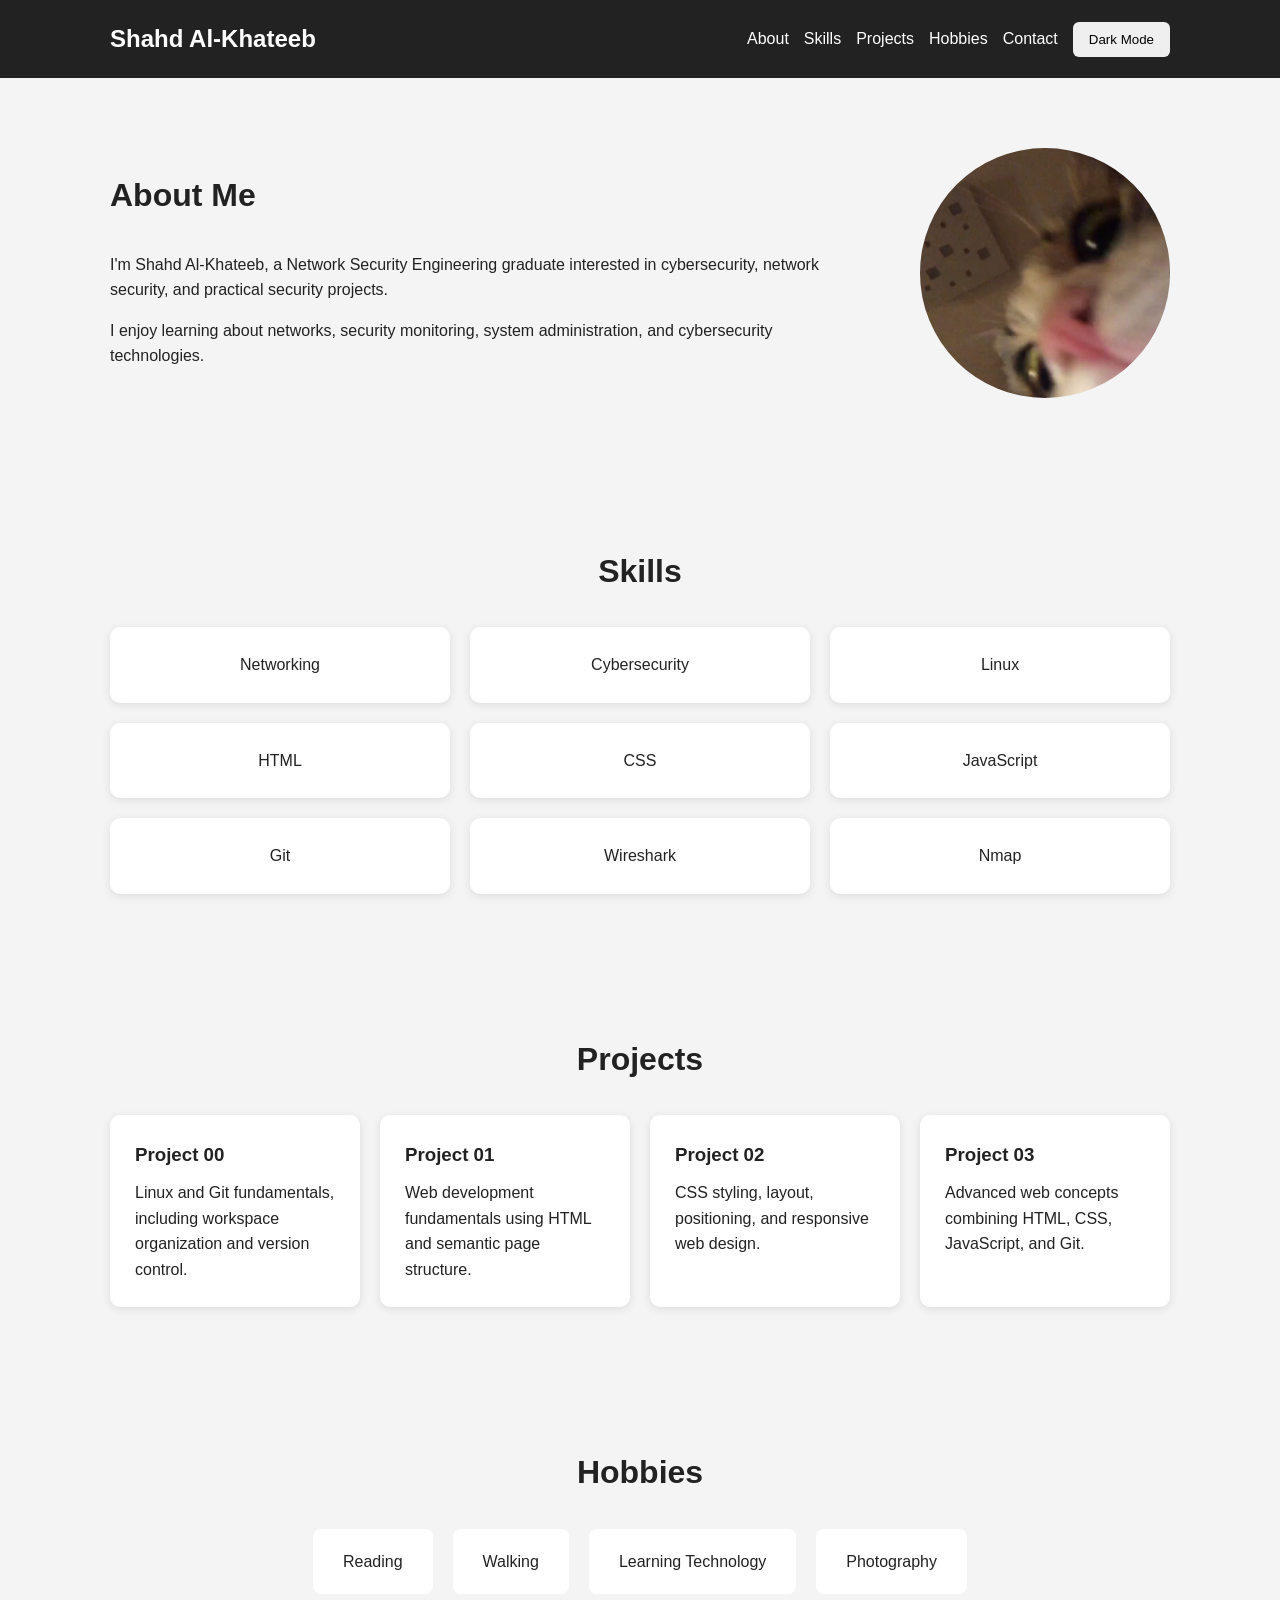
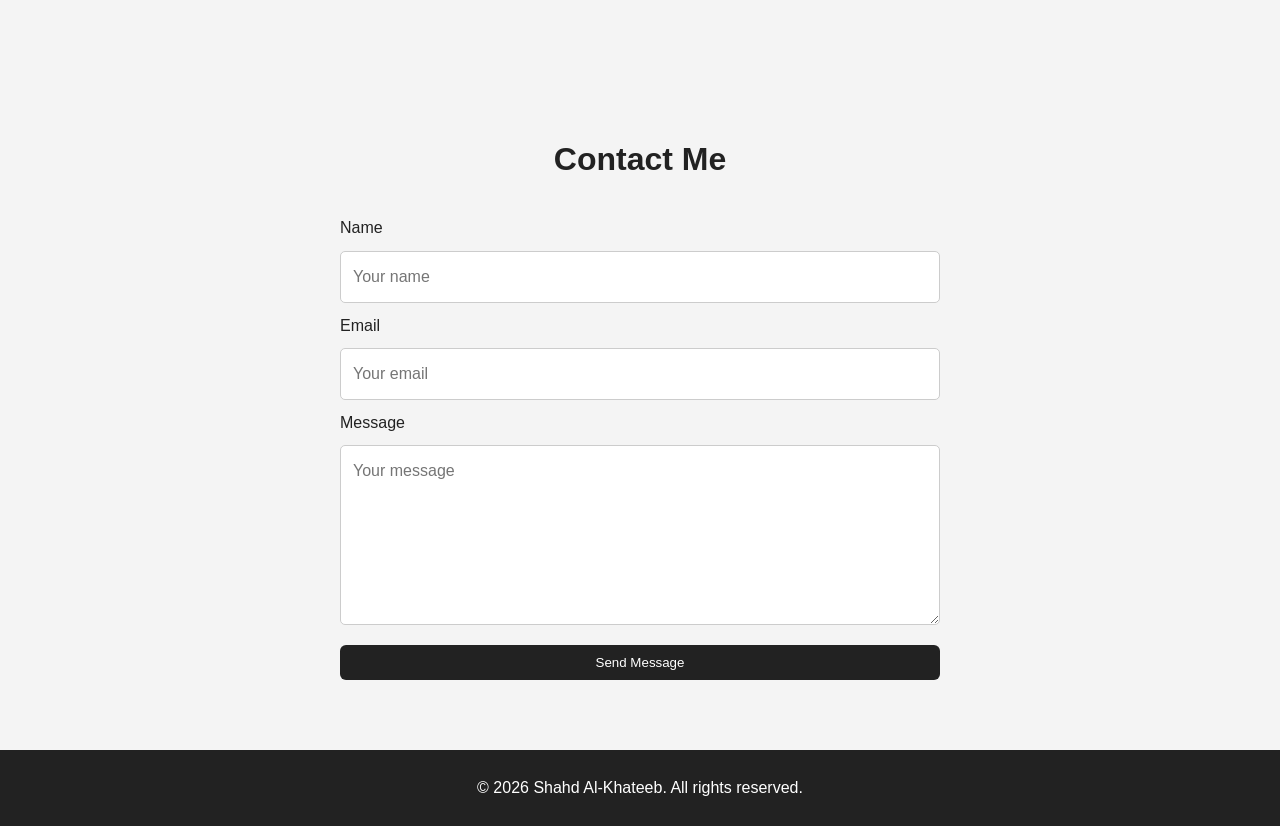
==== ex00/index.html @ 5b98111f "Add Project04" ====
<!DOCTYPE html>
<html lang="en">
<head>
    <meta charset="UTF-8">
    <meta name="viewport" content="width=device-width, initial-scale=1.0">
    <title>Shahd Al-Khateeb | Portfolio</title>
    <link rel="stylesheet" href="style.css">
</head>

<body>

    <header>
        <nav class="navbar">
            <h1>Shahd Al-Khateeb</h1>

            <div class="nav-links">
                <a href="#about">About</a>
                <a href="#skills">Skills</a>
                <a href="#projects">Projects</a>
                <a href="#hobbies">Hobbies</a>
                <a href="#contact">Contact</a>
                <button id="themeButton">Dark Mode</button>
            </div>
        </nav>
    </header>


    <main>

        <!-- About Me -->
        <section id="about" class="section about-section">

            <div class="about-text">
                <h2>About Me</h2>

                <p>
                    I'm Shahd Al-Khateeb, a Network Security Engineering
                    graduate interested in cybersecurity, network security,
                    and practical security projects.
                </p>

                <p>
                    I enjoy learning about networks, security monitoring,
                    system administration, and cybersecurity technologies.
                </p>
            </div>

            <div class="about-image">
                <img src="assets/profile.jpg"
                     alt="Profile photo of Shahd Al-Khateeb">
            </div>

        </section>


        <!-- Skills -->
        <section id="skills" class="section">

            <h2>Skills</h2>

            <div class="skills-grid">

                <div class="skill-card">Networking</div>
                <div class="skill-card">Cybersecurity</div>
                <div class="skill-card">Linux</div>
                <div class="skill-card">HTML</div>
                <div class="skill-card">CSS</div>
                <div class="skill-card">JavaScript</div>
                <div class="skill-card">Git</div>
                <div class="skill-card">Wireshark</div>
                <div class="skill-card">Nmap</div>

            </div>

        </section>


        <!-- Projects -->
        <section id="projects" class="section">

            <h2>Projects</h2>

            <div class="projects-container">

                <article class="project-card">
                    <h3>Project 00</h3>
                    <p>
                        Linux and Git fundamentals, including workspace
                        organization and version control.
                    </p>
                </article>

                <article class="project-card">
                    <h3>Project 01</h3>
                    <p>
                        Web development fundamentals using HTML and
                        semantic page structure.
                    </p>
                </article>

                <article class="project-card">
                    <h3>Project 02</h3>
                    <p>
                        CSS styling, layout, positioning, and responsive
                        web design.
                    </p>
                </article>

                <article class="project-card">
                    <h3>Project 03</h3>
                    <p>
                        Advanced web concepts combining HTML, CSS,
                        JavaScript, and Git.
                    </p>
                </article>

            </div>

        </section>


        <!-- Hobbies -->
        <section id="hobbies" class="section">

            <h2>Hobbies</h2>

            <div class="hobbies-list">
                <div>Reading</div>
                <div>Walking</div>
                <div>Learning Technology</div>
                <div>Photography</div>
            </div>

        </section>


        <!-- Contact -->
        <section id="contact" class="section">

            <h2>Contact Me</h2>

            <form class="contact-form">

                <label for="name">Name</label>
                <input
                    type="text"
                    id="name"
                    name="name"
                    placeholder="Your name"
                >

                <label for="email">Email</label>
                <input
                    type="email"
                    id="email"
                    name="email"
                    placeholder="Your email"
                >

                <label for="message">Message</label>
                <textarea
                    id="message"
                    name="message"
                    rows="6"
                    placeholder="Your message"
                ></textarea>

                <button type="submit">Send Message</button>

            </form>

        </section>

    </main>


    <footer>
        <p>&copy; 2026 Shahd Al-Khateeb. All rights reserved.</p>
    </footer>


    <script src="script.js"></script>

</body>
</html>
---- ex00/style.css ----
* {
    box-sizing: border-box;
    margin: 0;
    padding: 0;
}

html {
    scroll-behavior: smooth;
}

body {
    font-family: Arial, sans-serif;
    background-color: #f4f4f4;
    color: #222;
    line-height: 1.6;
}


/* Navbar */

header {
    background-color: #222;
    color: white;
}

.navbar {
    max-width: 1100px;
    margin: auto;
    padding: 20px;
    
    display: flex;
    justify-content: space-between;
    align-items: center;
    gap: 20px;
}

.navbar h1 {
    font-size: 24px;
}

.nav-links {
    display: flex;
    align-items: center;
    gap: 15px;
    flex-wrap: wrap;
}

.nav-links a {
    color: white;
    text-decoration: none;
}

.nav-links a:hover {
    text-decoration: underline;
}

button {
    border: none;
    padding: 10px 16px;
    border-radius: 6px;
    cursor: pointer;
}


/* General Sections */

.section {
    max-width: 1100px;
    margin: auto;
    padding: 70px 20px;
}

.section h2 {
    text-align: center;
    margin-bottom: 30px;
    font-size: 32px;
}


/* About */

.about-section {
    display: flex;
    justify-content: space-between;
    align-items: center;
    gap: 50px;
}

.about-text {
    flex: 1;
}

.about-text h2 {
    text-align: left;
}

.about-text p {
    margin-bottom: 15px;
}

.about-image {
    flex: 0 0 250px;
}

.about-image img {
    width: 250px;
    height: 250px;
    object-fit: cover;
    border-radius: 50%;
}


/* Skills */

.skills-grid {
    display: grid;
    grid-template-columns: repeat(3, 1fr);
    gap: 20px;
}

.skill-card {
    background-color: white;
    padding: 25px;
    text-align: center;
    border-radius: 10px;
    box-shadow: 0 2px 8px rgba(0, 0, 0, 0.1);
}


/* Projects */

.projects-container {
    display: flex;
    gap: 20px;
    flex-wrap: wrap;
}

.project-card {
    background-color: white;
    padding: 25px;
    border-radius: 10px;
    flex: 1 1 220px;
    box-shadow: 0 2px 8px rgba(0, 0, 0, 0.1);
}

.project-card h3 {
    margin-bottom: 10px;
}


/* Hobbies */

.hobbies-list {
    display: flex;
    justify-content: center;
    gap: 20px;
    flex-wrap: wrap;
}

.hobbies-list div {
    background-color: white;
    padding: 20px 30px;
    border-radius: 8px;
}


/* Contact */

.contact-form {
    max-width: 600px;
    margin: auto;

    display: flex;
    flex-direction: column;
    gap: 10px;
}

.contact-form input,
.contact-form textarea {
    padding: 12px;
    border: 1px solid #ccc;
    border-radius: 5px;
    font: inherit;
}

.contact-form button {
    background-color: #222;
    color: white;
    margin-top: 10px;
}


/* Footer */

footer {
    background-color: #222;
    color: white;
    text-align: center;
    padding: 25px;
}


/* Dark Theme */

body.dark-theme {
    background-color: #181818;
    color: #f4f4f4;
}

body.dark-theme .skill-card,
body.dark-theme .project-card,
body.dark-theme .hobbies-list div {
    background-color: #292929;
}

body.dark-theme .contact-form input,
body.dark-theme .contact-form textarea {
    background-color: #292929;
    color: white;
    border-color: #555;
}

body.dark-theme .contact-form button {
    background-color: white;
    color: #222;
}


/* Mobile */

@media (max-width: 768px) {

    .navbar {
        flex-direction: column;
        text-align: center;
    }

    .nav-links {
        justify-content: center;
    }

    .about-section {
        flex-direction: column;
        text-align: center;
    }

    .about-text h2 {
        text-align: center;
    }

    .skills-grid {
        grid-template-columns: 1fr;
    }

    .projects-container {
        flex-direction: column;
    }

    .project-card {
        flex: none;
    }

}
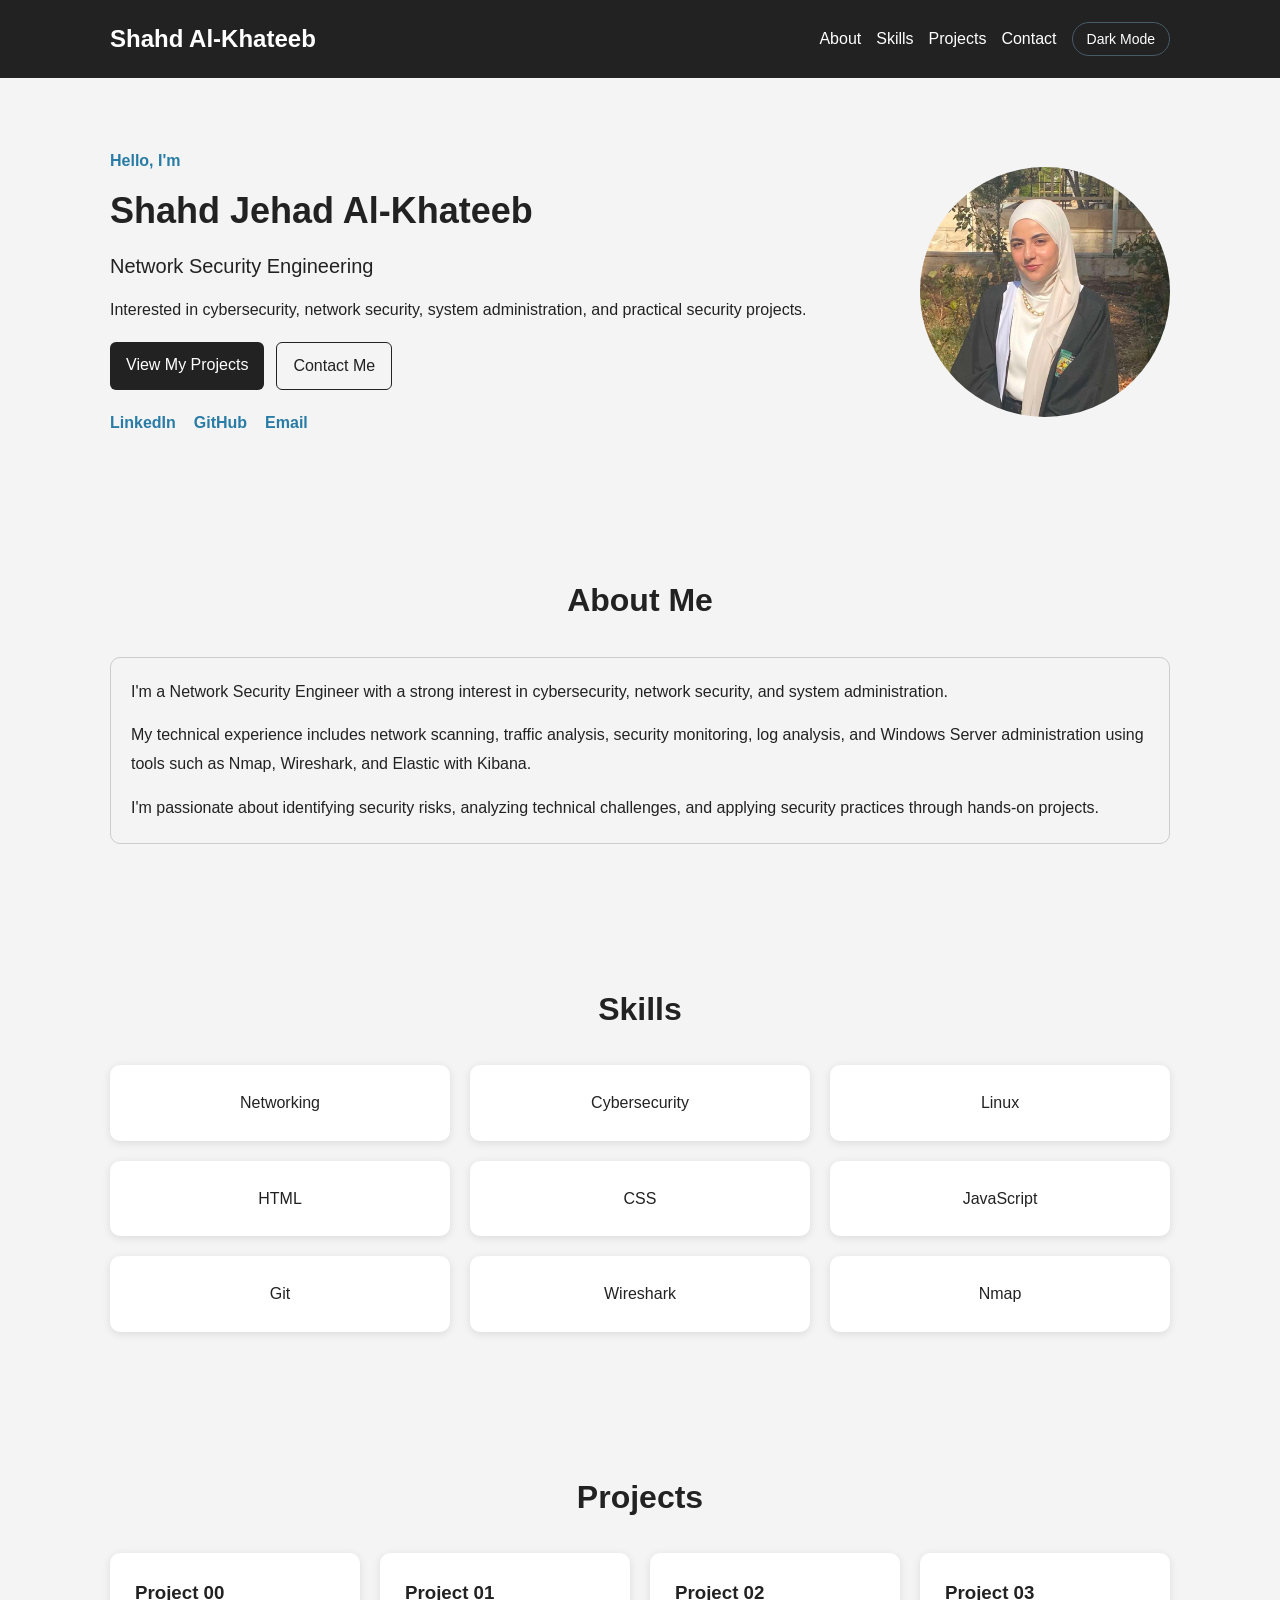
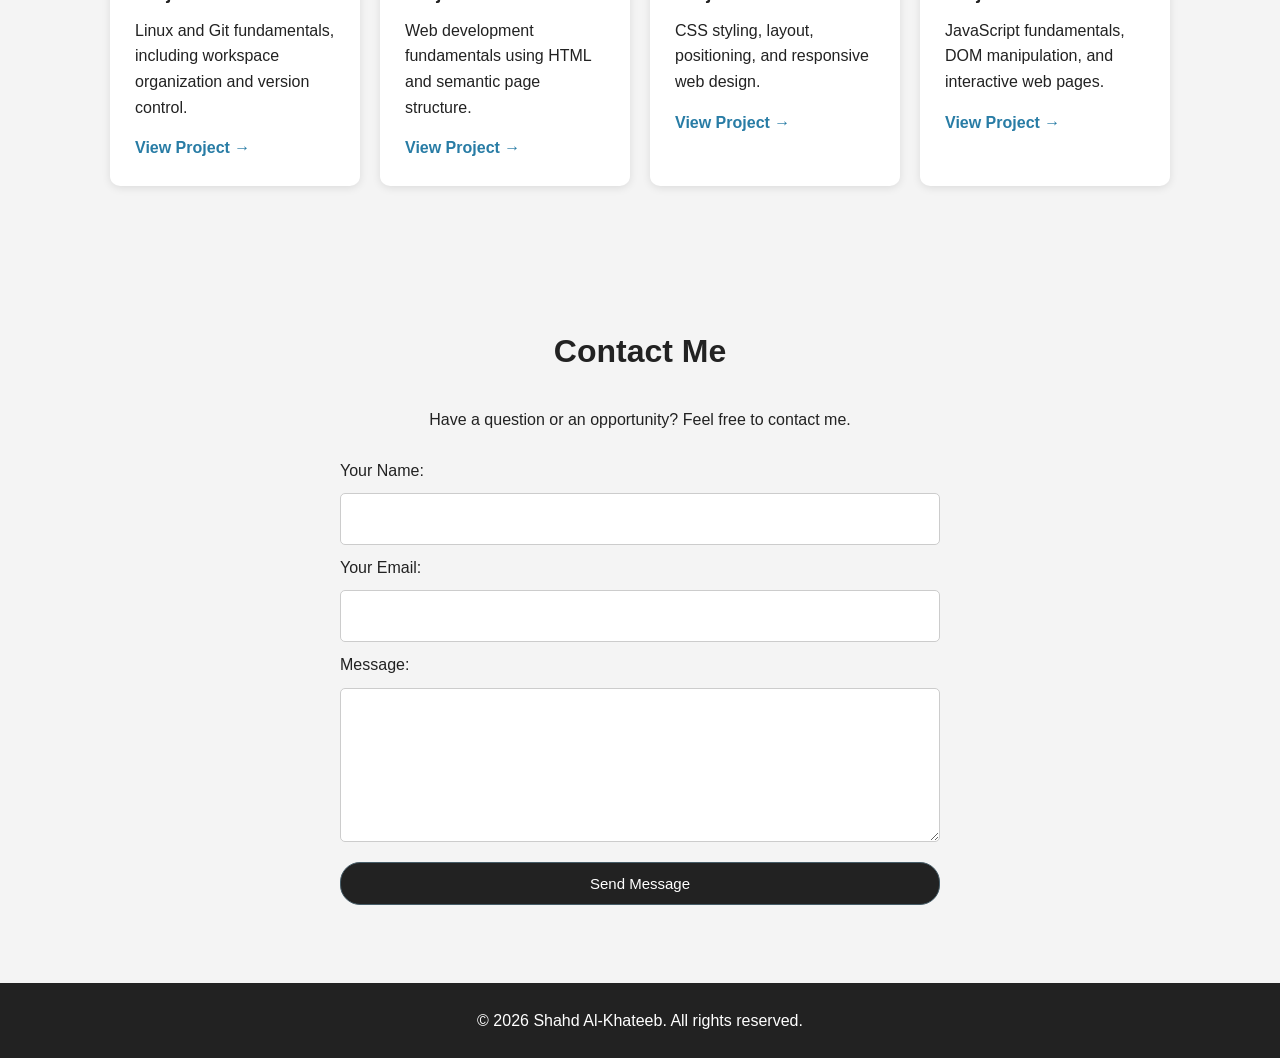
==== commit a0e3f809: "Add project04 exercises" ====
--- a/ex00/index.html
+++ b/ex00/index.html
@@ -8,7 +8,6 @@
 </head>
 
 <body>
-
     <header>
         <nav class="navbar">
             <h1>Shahd Al-Khateeb</h1>
@@ -17,49 +16,75 @@
                 <a href="#about">About</a>
                 <a href="#skills">Skills</a>
                 <a href="#projects">Projects</a>
-                <a href="#hobbies">Hobbies</a>
                 <a href="#contact">Contact</a>
-                <button id="themeButton">Dark Mode</button>
+                <button id="themeButton" type="button">Dark Mode</button>
             </div>
         </nav>
     </header>
 
+    <main>
+        <section class="section hero-section">
+            <div class="hero-text">
+                <p class="intro">Hello, I'm</p>
+                <h2>Shahd Jehad Al-Khateeb</h2>
+                <h3>Network Security Engineering</h3>
 
-    <main>
+                <p>
+                    Interested in cybersecurity, network security,
+                    system administration, and practical security projects.
+                </p>
 
-        <!-- About Me -->
-        <section id="about" class="section about-section">
+                <div class="hero-buttons">
+                    <a href="#projects" class="main-button">View My Projects</a>
+                    <a href="#contact" class="second-button">Contact Me</a>
+                </div>
+
+                <div class="social-links">
+                    <a href="https://www.linkedin.com/in/shahd-j-alkhateeb"
+                       target="_blank"
+                       rel="noopener noreferrer">LinkedIn</a>
+
+                    <a href="https://github.com/s1kh"
+                       target="_blank"
+                       rel="noopener noreferrer">GitHub</a>
+
+                    <a href="mailto:Shahad.j.alkhateeb@gmail.com">Email</a>
+                </div>
+            </div>
+
+            <div class="about-image">
+                <img src="assets/profile.jpg" alt="Shahd Al-Khateeb">
+            </div>
+        </section>
+
+        <section id="about" class="section">
+            <h2>About Me</h2>
 
             <div class="about-text">
-                <h2>About Me</h2>
-
                 <p>
-                    I'm Shahd Al-Khateeb, a Network Security Engineering
-                    graduate interested in cybersecurity, network security,
-                    and practical security projects.
+                    I'm a Network Security Engineer with a strong interest
+                    in cybersecurity, network security, and system administration.
                 </p>
 
                 <p>
-                    I enjoy learning about networks, security monitoring,
-                    system administration, and cybersecurity technologies.
+                    My technical experience includes network scanning,
+                    traffic analysis, security monitoring, log analysis,
+                    and Windows Server administration using tools such as
+                    Nmap, Wireshark, and Elastic with Kibana.
+                </p>
+
+                <p>
+                    I'm passionate about identifying security risks,
+                    analyzing technical challenges, and applying security
+                    practices through hands-on projects.
                 </p>
             </div>
-
-            <div class="about-image">
-                <img src="assets/profile.jpg"
-                     alt="Profile photo of Shahd Al-Khateeb">
-            </div>
-
         </section>
 
-
-        <!-- Skills -->
         <section id="skills" class="section">
-
             <h2>Skills</h2>
 
             <div class="skills-grid">
-
                 <div class="skill-card">Networking</div>
                 <div class="skill-card">Cybersecurity</div>
                 <div class="skill-card">Linux</div>
@@ -69,117 +94,99 @@
                 <div class="skill-card">Git</div>
                 <div class="skill-card">Wireshark</div>
                 <div class="skill-card">Nmap</div>
-
             </div>
-
         </section>
 
-
-        <!-- Projects -->
         <section id="projects" class="section">
-
             <h2>Projects</h2>
 
             <div class="projects-container">
-
-                <article class="project-card">
+                <a class="project-card"
+                   href="https://github.com/s1kh/discovery-web-piscine"
+                   target="_blank"
+                   rel="noopener noreferrer">
                     <h3>Project 00</h3>
                     <p>
                         Linux and Git fundamentals, including workspace
                         organization and version control.
                     </p>
-                </article>
+                    <span>View Project →</span>
+                </a>
 
-                <article class="project-card">
+                <a class="project-card"
+                   href="https://github.com/s1kh/Project01"
+                   target="_blank"
+                   rel="noopener noreferrer">
                     <h3>Project 01</h3>
                     <p>
-                        Web development fundamentals using HTML and
-                        semantic page structure.
+                        Web development fundamentals using HTML
+                        and semantic page structure.
                     </p>
-                </article>
+                    <span>View Project →</span>
+                </a>
 
-                <article class="project-card">
+                <a class="project-card"
+                   href="https://github.com/s1kh/Project02"
+                   target="_blank"
+                   rel="noopener noreferrer">
                     <h3>Project 02</h3>
                     <p>
-                        CSS styling, layout, positioning, and responsive
-                        web design.
+                        CSS styling, layout, positioning,
+                        and responsive web design.
                     </p>
-                </article>
+                    <span>View Project →</span>
+                </a>
 
-                <article class="project-card">
+                <a class="project-card"
+                   href="https://github.com/s1kh/Project03"
+                   target="_blank"
+                   rel="noopener noreferrer">
                     <h3>Project 03</h3>
                     <p>
-                        Advanced web concepts combining HTML, CSS,
-                        JavaScript, and Git.
+                        JavaScript fundamentals, DOM manipulation,
+                        and interactive web pages.
                     </p>
-                </article>
-
+                    <span>View Project →</span>
+                </a>
             </div>
-
         </section>
 
-
-        <!-- Hobbies -->
-        <section id="hobbies" class="section">
-
-            <h2>Hobbies</h2>
-
-            <div class="hobbies-list">
-                <div>Reading</div>
-                <div>Walking</div>
-                <div>Learning Technology</div>
-                <div>Photography</div>
-            </div>
-
-        </section>
-
-
-        <!-- Contact -->
         <section id="contact" class="section">
-
             <h2>Contact Me</h2>
 
-            <form class="contact-form">
+            <p class="contact-description">
+                Have a question or an opportunity?
+                Feel free to contact me.
+            </p>
 
-                <label for="name">Name</label>
-                <input
-                    type="text"
-                    id="name"
-                    name="name"
-                    placeholder="Your name"
-                >
+            <form id="contactForm"
+                  action="https://formspree.io/f/xljglkwv"
+                  method="POST"
+                  class="contact-form">
 
-                <label for="email">Email</label>
-                <input
-                    type="email"
-                    id="email"
-                    name="email"
-                    placeholder="Your email"
-                >
+                <label for="name">Your Name:</label>
+                <input type="text" id="name" name="name" required>
 
-                <label for="message">Message</label>
-                <textarea
-                    id="message"
-                    name="message"
-                    rows="6"
-                    placeholder="Your message"
-                ></textarea>
+                <label for="email">Your Email:</label>
+                <input type="email" id="email" name="email" required>
+
+                <label for="message">Message:</label>
+                <textarea id="message"
+                          name="message"
+                          rows="5"
+                          required></textarea>
 
                 <button type="submit">Send Message</button>
-
             </form>
 
+            <p id="formStatus"></p>
         </section>
-
     </main>
-
 
     <footer>
         <p>&copy; 2026 Shahd Al-Khateeb. All rights reserved.</p>
     </footer>
 
-
     <script src="script.js"></script>
-
 </body>
-</html>+</html>
--- a/ex00/style.css
+++ b/ex00/style.css
@@ -1,3 +1,4 @@
+
 * {
     box-sizing: border-box;
     margin: 0;
@@ -15,9 +16,7 @@
     line-height: 1.6;
 }
 
-
 /* Navbar */
-
 header {
     background-color: #222;
     color: white;
@@ -27,7 +26,6 @@
     max-width: 1100px;
     margin: auto;
     padding: 20px;
-    
     display: flex;
     justify-content: space-between;
     align-items: center;
@@ -54,16 +52,26 @@
     text-decoration: underline;
 }
 
-button {
-    border: none;
-    padding: 10px 16px;
-    border-radius: 6px;
+
+/* Dark Mode Button */
+#themeButton {
+    background-color: transparent;
+    color: white;
+    border: 1px solid #465c67;
+    padding: 8px 14px;
+    border-radius: 20px;
+    font-size: 14px;
     cursor: pointer;
+    transition: background-color 0.3s, color 0.3s;
+}
+
+#themeButton:hover {
+    background-color: #55595a;
+    color: white;
 }
 
 
 /* General Sections */
-
 .section {
     max-width: 1100px;
     margin: auto;
@@ -76,42 +84,119 @@
     font-size: 32px;
 }
 
-
-/* About */
-
-.about-section {
+/* Introduction */
+.hero-section {
     display: flex;
     justify-content: space-between;
     align-items: center;
     gap: 50px;
 }
 
-.about-text {
+.hero-text {
     flex: 1;
 }
 
-.about-text h2 {
+.hero-text .intro {
+    color: #287ca5;
+    font-weight: bold;
+    margin-bottom: 8px;
+}
+
+.hero-text h2 {
     text-align: left;
-}
-
-.about-text p {
+    margin-bottom: 10px;
+    font-size: 36px;
+}
+
+.hero-text h3 {
     margin-bottom: 15px;
-}
-
+    font-size: 20px;
+    font-weight: normal;
+}
+
+.hero-text > p {
+    margin-bottom: 20px;
+}
+
+.hero-buttons {
+    display: flex;
+    gap: 12px;
+    flex-wrap: wrap;
+    margin-bottom: 20px;
+}
+
+.main-button,
+.second-button {
+    display: inline-block;
+    padding: 10px 16px;
+    border-radius: 6px;
+    text-decoration: none;
+}
+
+.main-button {
+    background-color: #222;
+    color: white;
+}
+
+.second-button {
+    border: 1px solid #222;
+    color: #222;
+}
+
+.main-button:hover,
+.second-button:hover {
+    opacity: 0.8;
+}
+
+.social-links {
+    display: flex;
+    gap: 18px;
+    flex-wrap: wrap;
+}
+
+.social-links a {
+    color: #287ca5;
+    text-decoration: none;
+    font-weight: bold;
+}
+
+.social-links a:hover {
+    text-decoration: underline;
+}
+
+/* Profile Image */
 .about-image {
     flex: 0 0 250px;
 }
 
 .about-image img {
+    display: block;
     width: 250px;
     height: 250px;
     object-fit: cover;
+    object-position: center 25%;
     border-radius: 50%;
 }
 
+/* About Me */
+.about-text {
+    max-width: 1150px;
+    margin: auto;
+    padding: 20px;
+    border: 1px solid #cccccc;
+    border-radius: 10px;
+    line-height: 1.8;
+}
+
+.about-text p {
+    margin-bottom: 15px;
+}
+
+.about-text p:last-child {
+    margin-bottom: 0;
+}
 
 /* Skills */
-
 .skills-grid {
     display: grid;
     grid-template-columns: repeat(3, 1fr);
@@ -126,9 +211,7 @@
     box-shadow: 0 2px 8px rgba(0, 0, 0, 0.1);
 }
 
-
 /* Projects */
-
 .projects-container {
     display: flex;
     gap: 20px;
@@ -137,39 +220,41 @@
 
 .project-card {
     background-color: white;
+    color: #222;
     padding: 25px;
     border-radius: 10px;
     flex: 1 1 220px;
     box-shadow: 0 2px 8px rgba(0, 0, 0, 0.1);
+    text-decoration: none;
+    transition: transform 0.2s;
+}
+
+.project-card:hover {
+    transform: translateY(-4px);
 }
 
 .project-card h3 {
     margin-bottom: 10px;
 }
 
-
-/* Hobbies */
-
-.hobbies-list {
-    display: flex;
-    justify-content: center;
-    gap: 20px;
-    flex-wrap: wrap;
-}
-
-.hobbies-list div {
-    background-color: white;
-    padding: 20px 30px;
-    border-radius: 8px;
-}
-
+.project-card p {
+    margin-bottom: 15px;
+}
+
+.project-card span {
+    color: #287ca5;
+    font-weight: bold;
+}
 
 /* Contact */
+.contact-description {
+    text-align: center;
+    margin-bottom: 25px;
+}
 
 .contact-form {
     max-width: 600px;
     margin: auto;
-
     display: flex;
     flex-direction: column;
     gap: 10px;
@@ -177,21 +262,64 @@
 
 .contact-form input,
 .contact-form textarea {
+    width: 100%;
     padding: 12px;
     border: 1px solid #ccc;
     border-radius: 5px;
     font: inherit;
 }
 
+.contact-form textarea {
+    resize: vertical;
+}
+
 .contact-form button {
     background-color: #222;
     color: white;
     margin-top: 10px;
 }
 
+.contact-form button:hover {
+    background-color: #287ca5;
+}
+
+#formStatus {
+    margin-top: 8px;
+}
+
+
+/* Send Message Button */
+.contact-form button {
+    background-color: #222;
+    color: white;
+    border: 1px solid #465c67;
+    padding: 12px 20px;
+    border-radius: 20px;
+    font-size: 15px;
+    font-family: inherit;
+    cursor: pointer;
+    transition: background-color 0.3s, color 0.3s;
+    margin-top: 10px;
+}
+
+.contact-form button:hover {
+    background-color: #287ca5;
+    color: white;
+}
+
+/* Send Message Button in Dark Mode */
+body.dark-theme .contact-form button {
+    background-color: transparent;
+    color: white;
+    border: 1px solid #287ca5;
+}
+
+body.dark-theme .contact-form button:hover {
+    background-color: #287ca5;
+    color: white;
+}
 
 /* Footer */
-
 footer {
     background-color: #222;
     color: white;
@@ -199,18 +327,25 @@
     padding: 25px;
 }
 
-
 /* Dark Theme */
-
 body.dark-theme {
     background-color: #181818;
     color: #f4f4f4;
 }
 
+body.dark-theme .about-text {
+    border-color: #555;
+}
+
 body.dark-theme .skill-card,
-body.dark-theme .project-card,
-body.dark-theme .hobbies-list div {
+body.dark-theme .project-card {
     background-color: #292929;
+    color: #f4f4f4;
+}
+
+body.dark-theme .second-button {
+    color: white;
+    border-color: white;
 }
 
 body.dark-theme .contact-form input,
@@ -225,11 +360,8 @@
     color: #222;
 }
 
-
 /* Mobile */
-
 @media (max-width: 768px) {
-
     .navbar {
         flex-direction: column;
         text-align: center;
@@ -239,25 +371,43 @@
         justify-content: center;
     }
 
-    .about-section {
+    .hero-section {
+        flex-direction: column-reverse;
+        text-align: center;
+        gap: 25px;
+    }
+
+    .hero-text h2 {
+        text-align: center;
+        font-size: 30px;
+    }
+
+    .hero-buttons,
+    .social-links {
+        justify-content: center;
+    }
+
+    .about-image img {
+        width: 220px;
+        height: 220px;
+    }
+
+    .skills-grid {
+        grid-template-columns: repeat(2, 1fr);
+        gap: 12px;
+    }
+
+    .projects-container {
         flex-direction: column;
-        text-align: center;
-    }
-
-    .about-text h2 {
-        text-align: center;
-    }
-
+    }
+
+    .project-card {
+        flex: none;
+    }
+}
+
+@media (max-width: 400px) {
     .skills-grid {
         grid-template-columns: 1fr;
     }
-
-    .projects-container {
-        flex-direction: column;
-    }
-
-    .project-card {
-        flex: none;
-    }
-
-}+}
